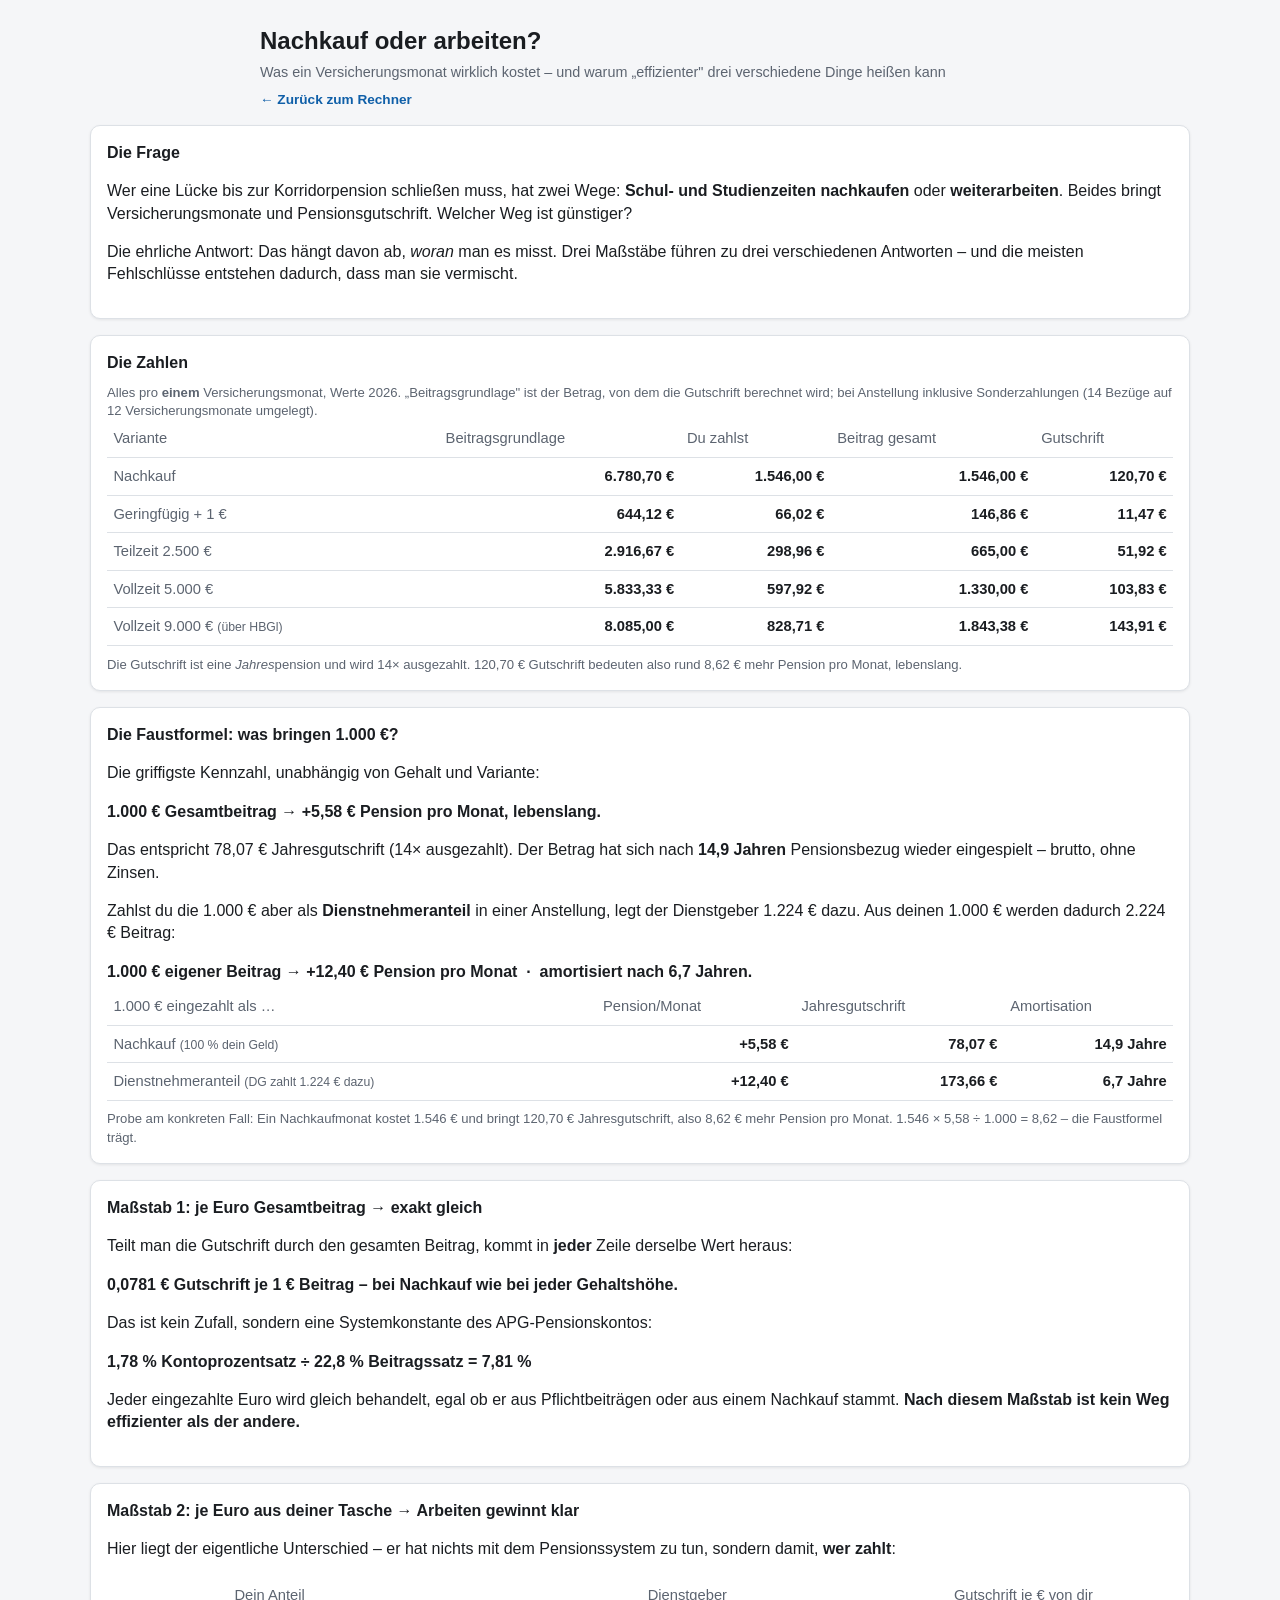
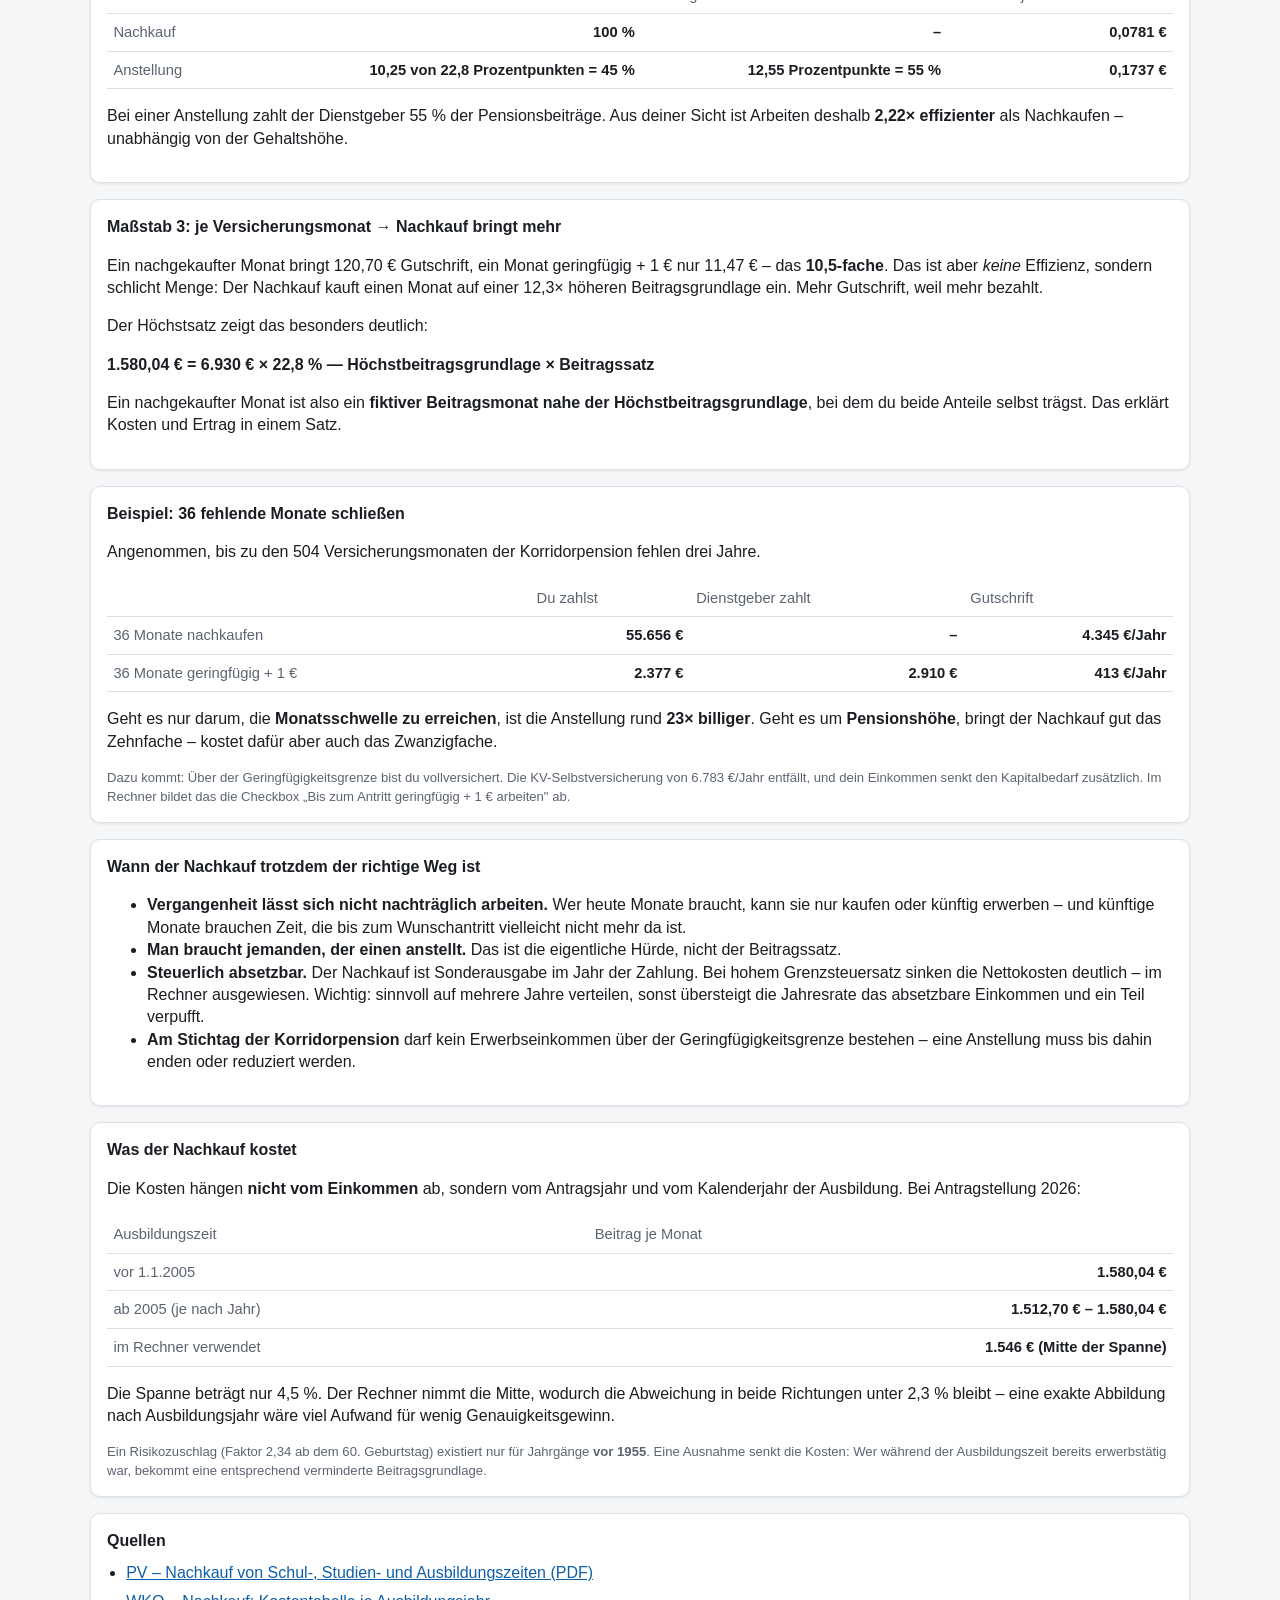
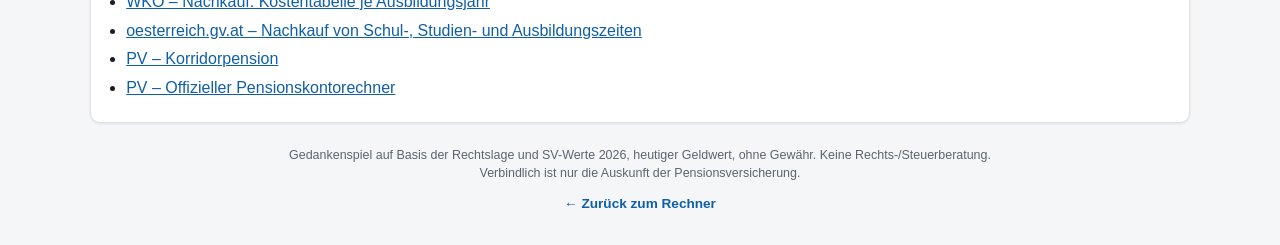
==== methodik.html @ 6c7aa856 "Methodik-Seite: Nachkauf oder arbeiten? Mit Faustformel und Beispielen Neue Seite methodik.html, ver" ====
<!doctype html>
<html lang="de-AT">
<head>
<meta charset="utf-8">
<meta name="viewport" content="width=device-width, initial-scale=1">
<title>Nachkauf oder arbeiten? – Pensionsrechner Österreich</title>
<link rel="stylesheet" href="style.css">
</head>
<body>
<header class="page-header">
  <h1>Nachkauf oder arbeiten?</h1>
  <p class="subtitle">Was ein Versicherungsmonat wirklich kostet – und warum „effizienter" drei verschiedene Dinge heißen kann</p>
  <p class="official-link"><a href="index.html">&larr; Zurück zum Rechner</a></p>
</header>

<main>
  <section class="box">
    <h2>Die Frage</h2>
    <p>Wer eine Lücke bis zur Korridorpension schließen muss, hat zwei Wege: <strong>Schul- und Studienzeiten
      nachkaufen</strong> oder <strong>weiterarbeiten</strong>. Beides bringt Versicherungsmonate und
      Pensionsgutschrift. Welcher Weg ist günstiger?</p>
    <p>Die ehrliche Antwort: Das hängt davon ab, <em>woran</em> man es misst. Drei Maßstäbe führen zu drei
      verschiedenen Antworten – und die meisten Fehlschlüsse entstehen dadurch, dass man sie vermischt.</p>
  </section>

  <section class="box">
    <h2>Die Zahlen</h2>
    <p class="hint" style="margin-top:0">Alles pro <strong>einem</strong> Versicherungsmonat, Werte 2026.
      „Beitragsgrundlage" ist der Betrag, von dem die Gutschrift berechnet wird; bei Anstellung inklusive
      Sonderzahlungen (14 Bezüge auf 12 Versicherungsmonate umgelegt).</p>
    <div class="table-scroll">
      <table>
        <thead>
          <tr>
            <th>Variante</th>
            <th>Beitrags&shy;grundlage</th>
            <th>Du zahlst</th>
            <th>Beitrag gesamt</th>
            <th>Gutschrift</th>
          </tr>
        </thead>
        <tbody>
          <tr><th>Nachkauf</th><td>6.780,70 €</td><td>1.546,00 €</td><td>1.546,00 €</td><td>120,70 €</td></tr>
          <tr><th>Geringfügig + 1 €</th><td>644,12 €</td><td>66,02 €</td><td>146,86 €</td><td>11,47 €</td></tr>
          <tr><th>Teilzeit 2.500 €</th><td>2.916,67 €</td><td>298,96 €</td><td>665,00 €</td><td>51,92 €</td></tr>
          <tr><th>Vollzeit 5.000 €</th><td>5.833,33 €</td><td>597,92 €</td><td>1.330,00 €</td><td>103,83 €</td></tr>
          <tr><th>Vollzeit 9.000 € <small>(über HBGl)</small></th><td>8.085,00 €</td><td>828,71 €</td><td>1.843,38 €</td><td>143,91 €</td></tr>
        </tbody>
      </table>
    </div>
    <p class="hint">Die Gutschrift ist eine <em>Jahres</em>pension und wird 14× ausgezahlt. 120,70 € Gutschrift
      bedeuten also rund 8,62 € mehr Pension pro Monat, lebenslang.</p>
  </section>

  <section class="box">
    <h2>Die Faustformel: was bringen 1.000 €?</h2>
    <p>Die griffigste Kennzahl, unabhängig von Gehalt und Variante:</p>
    <p class="breakeven">1.000 € Gesamtbeitrag &rarr; <strong>+5,58 € Pension pro Monat</strong>, lebenslang.</p>
    <p>Das entspricht 78,07 € Jahresgutschrift (14× ausgezahlt). Der Betrag hat sich nach
      <strong>14,9 Jahren</strong> Pensionsbezug wieder eingespielt – brutto, ohne Zinsen.</p>
    <p>Zahlst du die 1.000 € aber als <strong>Dienstnehmeranteil</strong> in einer Anstellung, legt der
      Dienstgeber 1.224 € dazu. Aus deinen 1.000 € werden dadurch 2.224 € Beitrag:</p>
    <p class="breakeven">1.000 € eigener Beitrag &rarr; <strong>+12,40 € Pension pro Monat</strong>
      &nbsp;·&nbsp; amortisiert nach 6,7 Jahren.</p>
    <div class="table-scroll">
      <table>
        <thead><tr><th>1.000 € eingezahlt als …</th><th>Pension/Monat</th><th>Jahresgutschrift</th><th>Amortisation</th></tr></thead>
        <tbody>
          <tr><th>Nachkauf <small>(100 % dein Geld)</small></th><td><strong>+5,58 €</strong></td><td>78,07 €</td><td>14,9 Jahre</td></tr>
          <tr><th>Dienstnehmeranteil <small>(DG zahlt 1.224 € dazu)</small></th><td><strong>+12,40 €</strong></td><td>173,66 €</td><td>6,7 Jahre</td></tr>
        </tbody>
      </table>
    </div>
    <p class="hint">Probe am konkreten Fall: Ein Nachkaufmonat kostet 1.546 € und bringt 120,70 €
      Jahresgutschrift, also 8,62 € mehr Pension pro Monat. 1.546 × 5,58 ÷ 1.000 = 8,62 – die Faustformel
      trägt.</p>
  </section>

  <section class="box">
    <h2>Maßstab 1: je Euro Gesamtbeitrag &rarr; exakt gleich</h2>
    <p>Teilt man die Gutschrift durch den gesamten Beitrag, kommt in <strong>jeder</strong> Zeile derselbe Wert
      heraus:</p>
    <p class="breakeven">0,0781 € Gutschrift je 1 € Beitrag – bei Nachkauf wie bei jeder Gehaltshöhe.</p>
    <p>Das ist kein Zufall, sondern eine Systemkonstante des APG-Pensionskontos:</p>
    <p class="breakeven">1,78 % Kontoprozentsatz ÷ 22,8 % Beitragssatz = 7,81 %</p>
    <p>Jeder eingezahlte Euro wird gleich behandelt, egal ob er aus Pflichtbeiträgen oder aus einem Nachkauf
      stammt. <strong>Nach diesem Maßstab ist kein Weg effizienter als der andere.</strong></p>
  </section>

  <section class="box">
    <h2>Maßstab 2: je Euro aus deiner Tasche &rarr; Arbeiten gewinnt klar</h2>
    <p>Hier liegt der eigentliche Unterschied – er hat nichts mit dem Pensionssystem zu tun, sondern damit,
      <strong>wer zahlt</strong>:</p>
    <div class="table-scroll">
      <table>
        <thead><tr><th></th><th>Dein Anteil</th><th>Dienstgeber</th><th>Gutschrift je € von dir</th></tr></thead>
        <tbody>
          <tr><th>Nachkauf</th><td>100 %</td><td>–</td><td>0,0781 €</td></tr>
          <tr><th>Anstellung</th><td>10,25 von 22,8 Prozentpunkten = <strong>45 %</strong></td><td>12,55 Prozentpunkte = 55 %</td><td><strong>0,1737 €</strong></td></tr>
        </tbody>
      </table>
    </div>
    <p>Bei einer Anstellung zahlt der Dienstgeber 55 % der Pensionsbeiträge. Aus deiner Sicht ist Arbeiten
      deshalb <strong>2,22× effizienter</strong> als Nachkaufen – unabhängig von der Gehaltshöhe.</p>
  </section>

  <section class="box">
    <h2>Maßstab 3: je Versicherungsmonat &rarr; Nachkauf bringt mehr</h2>
    <p>Ein nachgekaufter Monat bringt 120,70 € Gutschrift, ein Monat geringfügig + 1 € nur 11,47 € – das
      <strong>10,5-fache</strong>. Das ist aber <em>keine</em> Effizienz, sondern schlicht Menge: Der Nachkauf
      kauft einen Monat auf einer 12,3× höheren Beitragsgrundlage ein. Mehr Gutschrift, weil mehr bezahlt.</p>
    <p>Der Höchstsatz zeigt das besonders deutlich:</p>
    <p class="breakeven">1.580,04 € = 6.930 € × 22,8 % — Höchstbeitragsgrundlage × Beitragssatz</p>
    <p>Ein nachgekaufter Monat ist also ein <strong>fiktiver Beitragsmonat nahe der Höchstbeitragsgrundlage</strong>,
      bei dem du beide Anteile selbst trägst. Das erklärt Kosten und Ertrag in einem Satz.</p>
  </section>

  <section class="box">
    <h2>Beispiel: 36 fehlende Monate schließen</h2>
    <p>Angenommen, bis zu den 504 Versicherungsmonaten der Korridorpension fehlen drei Jahre.</p>
    <div class="table-scroll">
      <table>
        <thead><tr><th></th><th>Du zahlst</th><th>Dienstgeber zahlt</th><th>Gutschrift</th></tr></thead>
        <tbody>
          <tr><th>36 Monate nachkaufen</th><td>55.656 €</td><td>–</td><td>4.345 €/Jahr</td></tr>
          <tr><th>36 Monate geringfügig + 1 €</th><td><strong>2.377 €</strong></td><td>2.910 €</td><td>413 €/Jahr</td></tr>
        </tbody>
      </table>
    </div>
    <p>Geht es nur darum, die <strong>Monatsschwelle zu erreichen</strong>, ist die Anstellung rund
      <strong>23× billiger</strong>. Geht es um <strong>Pensionshöhe</strong>, bringt der Nachkauf gut das
      Zehnfache – kostet dafür aber auch das Zwanzigfache.</p>
    <p class="hint">Dazu kommt: Über der Geringfügigkeitsgrenze bist du vollversichert. Die
      KV-Selbstversicherung von 6.783 €/Jahr entfällt, und dein Einkommen senkt den Kapitalbedarf zusätzlich.
      Im Rechner bildet das die Checkbox „Bis zum Antritt geringfügig + 1 € arbeiten" ab.</p>
  </section>

  <section class="box">
    <h2>Wann der Nachkauf trotzdem der richtige Weg ist</h2>
    <ul>
      <li><strong>Vergangenheit lässt sich nicht nachträglich arbeiten.</strong> Wer heute Monate braucht, kann
        sie nur kaufen oder künftig erwerben – und künftige Monate brauchen Zeit, die bis zum Wunschantritt
        vielleicht nicht mehr da ist.</li>
      <li><strong>Man braucht jemanden, der einen anstellt.</strong> Das ist die eigentliche Hürde, nicht der
        Beitragssatz.</li>
      <li><strong>Steuerlich absetzbar.</strong> Der Nachkauf ist Sonderausgabe im Jahr der Zahlung. Bei hohem
        Grenzsteuersatz sinken die Nettokosten deutlich – im Rechner ausgewiesen. Wichtig: sinnvoll auf mehrere
        Jahre verteilen, sonst übersteigt die Jahresrate das absetzbare Einkommen und ein Teil verpufft.</li>
      <li><strong>Am Stichtag der Korridorpension</strong> darf kein Erwerbseinkommen über der
        Geringfügigkeitsgrenze bestehen – eine Anstellung muss bis dahin enden oder reduziert werden.</li>
    </ul>
  </section>

  <section class="box">
    <h2>Was der Nachkauf kostet</h2>
    <p>Die Kosten hängen <strong>nicht vom Einkommen</strong> ab, sondern vom Antragsjahr und vom Kalenderjahr
      der Ausbildung. Bei Antragstellung 2026:</p>
    <div class="table-scroll">
      <table>
        <thead><tr><th>Ausbildungszeit</th><th>Beitrag je Monat</th></tr></thead>
        <tbody>
          <tr><th>vor 1.1.2005</th><td>1.580,04 €</td></tr>
          <tr><th>ab 2005 (je nach Jahr)</th><td>1.512,70 € – 1.580,04 €</td></tr>
          <tr><th>im Rechner verwendet</th><td><strong>1.546 €</strong> (Mitte der Spanne)</td></tr>
        </tbody>
      </table>
    </div>
    <p>Die Spanne beträgt nur 4,5 %. Der Rechner nimmt die Mitte, wodurch die Abweichung in beide Richtungen
      unter 2,3 % bleibt – eine exakte Abbildung nach Ausbildungsjahr wäre viel Aufwand für wenig
      Genauigkeitsgewinn.</p>
    <p class="hint">Ein Risikozuschlag (Faktor 2,34 ab dem 60. Geburtstag) existiert nur für Jahrgänge
      <strong>vor 1955</strong>. Eine Ausnahme senkt die Kosten: Wer während der Ausbildungszeit bereits
      erwerbstätig war, bekommt eine entsprechend verminderte Beitragsgrundlage.</p>
  </section>

  <section class="box">
    <h2>Quellen</h2>
    <ul class="quellen-liste">
      <li><a href="https://www.pv.at/cdscontent/load?contentid=10008.776967&amp;version=1740547905" target="_blank" rel="noopener">PV – Nachkauf von Schul-, Studien- und Ausbildungszeiten (PDF)</a></li>
      <li><a href="https://www.wko.at/service/arbeitsrecht-sozialrecht/Nachkauf-von-Schul--und-Studienzeiten--Kosten.html" target="_blank" rel="noopener">WKO – Nachkauf: Kostentabelle je Ausbildungsjahr</a></li>
      <li><a href="https://www.oesterreich.gv.at/de/themen/arbeit_beruf_und_pension/pension/Seite.270214" target="_blank" rel="noopener">oesterreich.gv.at – Nachkauf von Schul-, Studien- und Ausbildungszeiten</a></li>
      <li><a href="https://www.pv.at/web/pension/pensionsarten/korridorpension" target="_blank" rel="noopener">PV – Korridorpension</a></li>
      <li><a href="https://www.neuespensionskonto.at/pensionskontorechner/" target="_blank" rel="noopener">PV – Offizieller Pensionskontorechner</a></li>
    </ul>
  </section>
</main>

<footer class="page-footer">
  <p>Gedankenspiel auf Basis der Rechtslage und SV-Werte 2026, heutiger Geldwert, ohne Gewähr. Keine
    Rechts-/Steuerberatung. Verbindlich ist nur die Auskunft der Pensionsversicherung.</p>
  <p class="official-link"><a href="index.html">&larr; Zurück zum Rechner</a></p>
</footer>
</body>
</html>
---- style.css ----
:root {
  --bg: #f5f6f8;
  --bg-elevated: #ffffff;
  --text: #1a1d21;
  --text-muted: #5c6470;
  --border: #dde1e6;
  --accent: #0f5fa8;
  --positive: #1a7f37;
  --negative: #c4362d;
  --warning-bg: #fff6d8;
  --warning-text: #6b5900;
  --danger-bg: #fde8e6;
  --danger-text: #8a241d;
  --success-bg: #e3f5e8;
  --success-text: #1a7f37;
  --input-bg: #ffffff;
  --shadow: 0 1px 3px rgba(0, 0, 0, 0.08);
  color-scheme: light;
}

@media (prefers-color-scheme: dark) {
  :root {
    --bg: #14171a;
    --bg-elevated: #1d2126;
    --text: #e8eaed;
    --text-muted: #98a1ac;
    --border: #333a42;
    --accent: #5eb0ff;
    --positive: #5fce85;
    --negative: #ff8b83;
    --warning-bg: #3a3315;
    --warning-text: #e8d67a;
    --danger-bg: #3a1f1d;
    --danger-text: #ff9d95;
    --success-bg: #16311f;
    --success-text: #5fce85;
    --input-bg: #262b31;
    --shadow: 0 1px 3px rgba(0, 0, 0, 0.4);
    color-scheme: dark;
  }
}

* { box-sizing: border-box; }

body {
  margin: 0;
  padding: 0 1rem 2rem;
  background: var(--bg);
  color: var(--text);
  font-family: -apple-system, BlinkMacSystemFont, "Segoe UI", Roboto, Helvetica, Arial, sans-serif;
  line-height: 1.4;
}

main {
  max-width: 760px;
  margin: 0 auto;
}

.page-header {
  max-width: 760px;
  margin: 0 auto;
  padding: 1.5rem 0 1rem;
}

.page-header h1 {
  margin: 0 0 0.25rem;
  font-size: 1.5rem;
}

.subtitle {
  margin: 0;
  color: var(--text-muted);
  font-size: 0.9rem;
}

.official-link {
  margin: 0.5rem 0 0;
  font-size: 0.85rem;
}

.official-link a {
  color: var(--accent);
  font-weight: 600;
  text-decoration: none;
}

.official-link a:hover {
  text-decoration: underline;
}

fieldset {
  border: 1px solid var(--border);
  border-radius: 10px;
  margin: 0 0 1rem;
  padding: 0.75rem 1rem 1rem;
  background: var(--bg-elevated);
  box-shadow: var(--shadow);
}

legend {
  padding: 0 0.4rem;
  font-weight: 600;
  color: var(--text-muted);
  font-size: 0.85rem;
  text-transform: uppercase;
  letter-spacing: 0.03em;
}

.grid {
  display: grid;
  grid-template-columns: 1fr;
  gap: 0.9rem;
}

@media (min-width: 560px) {
  .grid { grid-template-columns: 1fr 1fr; }
}

.szenario-spalten {
  display: flex;
  flex-direction: column;
  gap: 1rem;
}

.szenario-spalten > fieldset {
  margin-bottom: 0;
}

@media (min-width: 900px) {
  main { max-width: 1100px; }
  .szenario-spalten {
    flex-direction: row;
    align-items: flex-start;
  }
  .szenario-spalten > fieldset {
    flex: 1 1 0;
    min-width: 0;
  }
  .szenario-spalten fieldset.grid {
    grid-template-columns: 1fr;
  }
}

.field {
  display: flex;
  flex-direction: column;
  gap: 0.3rem;
  font-size: 0.9rem;
}

.field span {
  color: var(--text-muted);
}

input[type="date"],
input[type="number"],
select {
  background: var(--input-bg);
  color: var(--text);
  border: 1px solid var(--border);
  border-radius: 6px;
  padding: 0.5rem 0.6rem;
  font-size: 1rem;
  width: 100%;
}

.vergleich-schalter {
  background: var(--bg-elevated);
  border: 1px solid var(--border);
  border-radius: 10px;
  padding: 0.75rem 1rem;
  margin-bottom: 1rem;
  box-shadow: var(--shadow);
}

.uebernehmen-btn {
  grid-column: 1 / -1;
  display: block;
  width: 100%;
  margin-bottom: 0.9rem;
  padding: 0.5rem 0.8rem;
  background: var(--accent);
  color: var(--bg-elevated);
  border: none;
  border-radius: 6px;
  font-size: 0.85rem;
  font-weight: 600;
  cursor: pointer;
}

.uebernehmen-btn:hover {
  opacity: 0.9;
}

input[type="range"] {
  width: 100%;
  accent-color: var(--accent);
}

output {
  font-weight: 600;
  color: var(--text);
}

.info-icon {
  display: inline-flex;
  align-items: center;
  justify-content: center;
  width: 1.15rem;
  height: 1.15rem;
  border-radius: 50%;
  background: var(--border);
  color: var(--text-muted);
  font-size: 0.7rem;
  font-style: italic;
  font-weight: 700;
  font-family: Georgia, "Times New Roman", serif;
  border: none;
  cursor: pointer;
  vertical-align: middle;
  padding: 0;
}

.info-icon:hover {
  background: var(--accent);
  color: var(--bg-elevated);
}

.info-dialog {
  background: var(--bg-elevated);
  color: var(--text);
  border: 1px solid var(--border);
  border-radius: 10px;
  padding: 1.1rem 1.2rem;
  max-width: 420px;
  width: calc(100% - 2rem);
  box-shadow: var(--shadow);
  font-size: 0.9rem;
  line-height: 1.45;
}

.info-dialog::backdrop {
  background: rgba(0, 0, 0, 0.5);
}

.info-dialog-close {
  float: right;
  background: none;
  border: none;
  color: var(--text-muted);
  font-size: 1.3rem;
  line-height: 1;
  cursor: pointer;
  padding: 0 0 0.5rem 0.5rem;
}

.info-dialog a {
  color: var(--accent);
}

.toggle-field {
  flex-direction: row;
  align-items: center;
  gap: 0.6rem;
}

.toggle-field input[type="checkbox"] {
  width: 1.15rem;
  height: 1.15rem;
  accent-color: var(--accent);
}

.toggle-field span {
  color: var(--text);
}

/* Generisch, damit auch andere Felder ausgegraut werden koennen (z.B. die
   Weiterversicherung, wenn stattdessen eine Anstellung gewaehlt ist). */
.field.disabled {
  opacity: 0.45;
  pointer-events: none;
}

.statusline {
  border-radius: 8px;
  padding: 0.75rem 1rem;
  margin-bottom: 1rem;
  font-weight: 600;
  font-size: 0.95rem;
}

.statusline.rot { background: var(--danger-bg); color: var(--danger-text); }
.statusline.gelb { background: var(--warning-bg); color: var(--warning-text); }
.statusline.gruen { background: var(--success-bg); color: var(--success-text); }
.statusline.neutral { background: var(--border); color: var(--text-muted); }

.breakeven {
  font-weight: 600;
  margin: 0.8rem 0 0.3rem;
}

.cards {
  display: grid;
  grid-template-columns: 1fr;
  gap: 0.8rem;
  margin-bottom: 1rem;
}

@media (min-width: 560px) {
  .cards { grid-template-columns: 1fr 1fr; }
}

.card {
  background: var(--bg-elevated);
  border: 1px solid var(--border);
  border-radius: 10px;
  padding: 0.9rem 1rem;
  box-shadow: var(--shadow);
}

.card h2,
.card h3 {
  margin: 0 0 0.35rem;
  font-size: 0.8rem;
  font-weight: 600;
  color: var(--text-muted);
  text-transform: uppercase;
  letter-spacing: 0.02em;
}

.card h2 small,
.card h3 small {
  text-transform: none;
  font-weight: 400;
}

.card-value {
  margin: 0;
  font-size: 1.5rem;
  font-weight: 700;
}

.card-value.positive { color: var(--positive); }
.card-value.negative { color: var(--negative); }

.box {
  background: var(--bg-elevated);
  border: 1px solid var(--border);
  border-radius: 10px;
  padding: 1rem;
  margin-bottom: 1rem;
  box-shadow: var(--shadow);
}

.box h2 {
  margin: 0 0 0.6rem;
  font-size: 1rem;
}

.ergebnis-spalten {
  display: flex;
  flex-direction: column;
  gap: 1rem;
}

.ergebnis-kachel {
  margin-bottom: 0;
}

.kachel-titel {
  margin: 0 0 0.75rem;
  font-size: 1.1rem;
}

.sub-box {
  border-top: 1px solid var(--border);
  padding-top: 0.9rem;
  margin-top: 0.9rem;
}

.sub-box h3 {
  margin: 0 0 0.6rem;
  font-size: 0.95rem;
}

@media (min-width: 900px) {
  .ergebnis-spalten {
    flex-direction: row;
    align-items: flex-start;
  }
  .ergebnis-spalten .ergebnis-kachel {
    flex: 1 1 0;
    min-width: 0;
  }
}

.kv-list {
  display: grid;
  grid-template-columns: 1fr;
  gap: 0.5rem;
  margin: 0;
}

.kv-list > div {
  display: flex;
  justify-content: space-between;
  gap: 1rem;
  border-bottom: 1px dashed var(--border);
  padding-bottom: 0.35rem;
}

.kv-list dt {
  color: var(--text-muted);
}

.kv-list dd {
  margin: 0;
  font-weight: 600;
  text-align: right;
}

.kv-list dd.positive { color: var(--positive); }

.table-scroll {
  overflow-x: auto;
}

table {
  width: 100%;
  border-collapse: collapse;
  font-size: 0.92rem;
}

table th, table td {
  text-align: left;
  padding: 0.5rem 0.4rem;
  border-bottom: 1px solid var(--border);
  white-space: nowrap;
}

table th {
  color: var(--text-muted);
  font-weight: 500;
}

table td {
  text-align: right;
  font-weight: 600;
}

.hint {
  color: var(--text-muted);
  font-size: 0.82rem;
  margin: 0.6rem 0 0;
}

.chart {
  display: flex;
  align-items: flex-end;
  gap: 0.6rem;
  height: 180px;
  overflow-x: auto;
  padding-top: 1.5rem;
}

.chart-bar-wrap {
  display: flex;
  flex-direction: column;
  align-items: center;
  justify-content: flex-end;
  flex: 1 0 auto;
  min-width: 3.2rem;
  height: 100%;
  gap: 0.3rem;
}

.chart-bar-value {
  font-size: 0.72rem;
  color: var(--text-muted);
  white-space: nowrap;
}

.chart-bar {
  width: 100%;
  background: var(--accent);
  border-radius: 4px 4px 0 0;
  min-height: 2px;
}

.chart-bar.disabled {
  background: var(--border);
}

.chart-bar-label {
  font-size: 0.78rem;
  color: var(--text-muted);
  font-weight: 600;
}

.page-footer {
  max-width: 760px;
  margin: 1.5rem auto 0;
  color: var(--text-muted);
  font-size: 0.78rem;
  text-align: center;
}

.quellen {
  margin-top: 1rem;
  text-align: left;
}

.quellen h2 {
  font-size: 0.95rem;
  color: var(--text);
  text-align: center;
  margin: 0 0 0.6rem;
}

.quellen ul {
  margin: 0.8rem 0 0;
  padding-left: 1.2rem;
}

.quellen li {
  margin-bottom: 0.4rem;
}

.quellen a {
  color: var(--accent);
}

.quellen-liste {
  margin: 0;
  padding-left: 1.2rem;
}

.quellen-liste li {
  margin-bottom: 0.4rem;
}

.quellen-liste a {
  color: var(--accent);
}
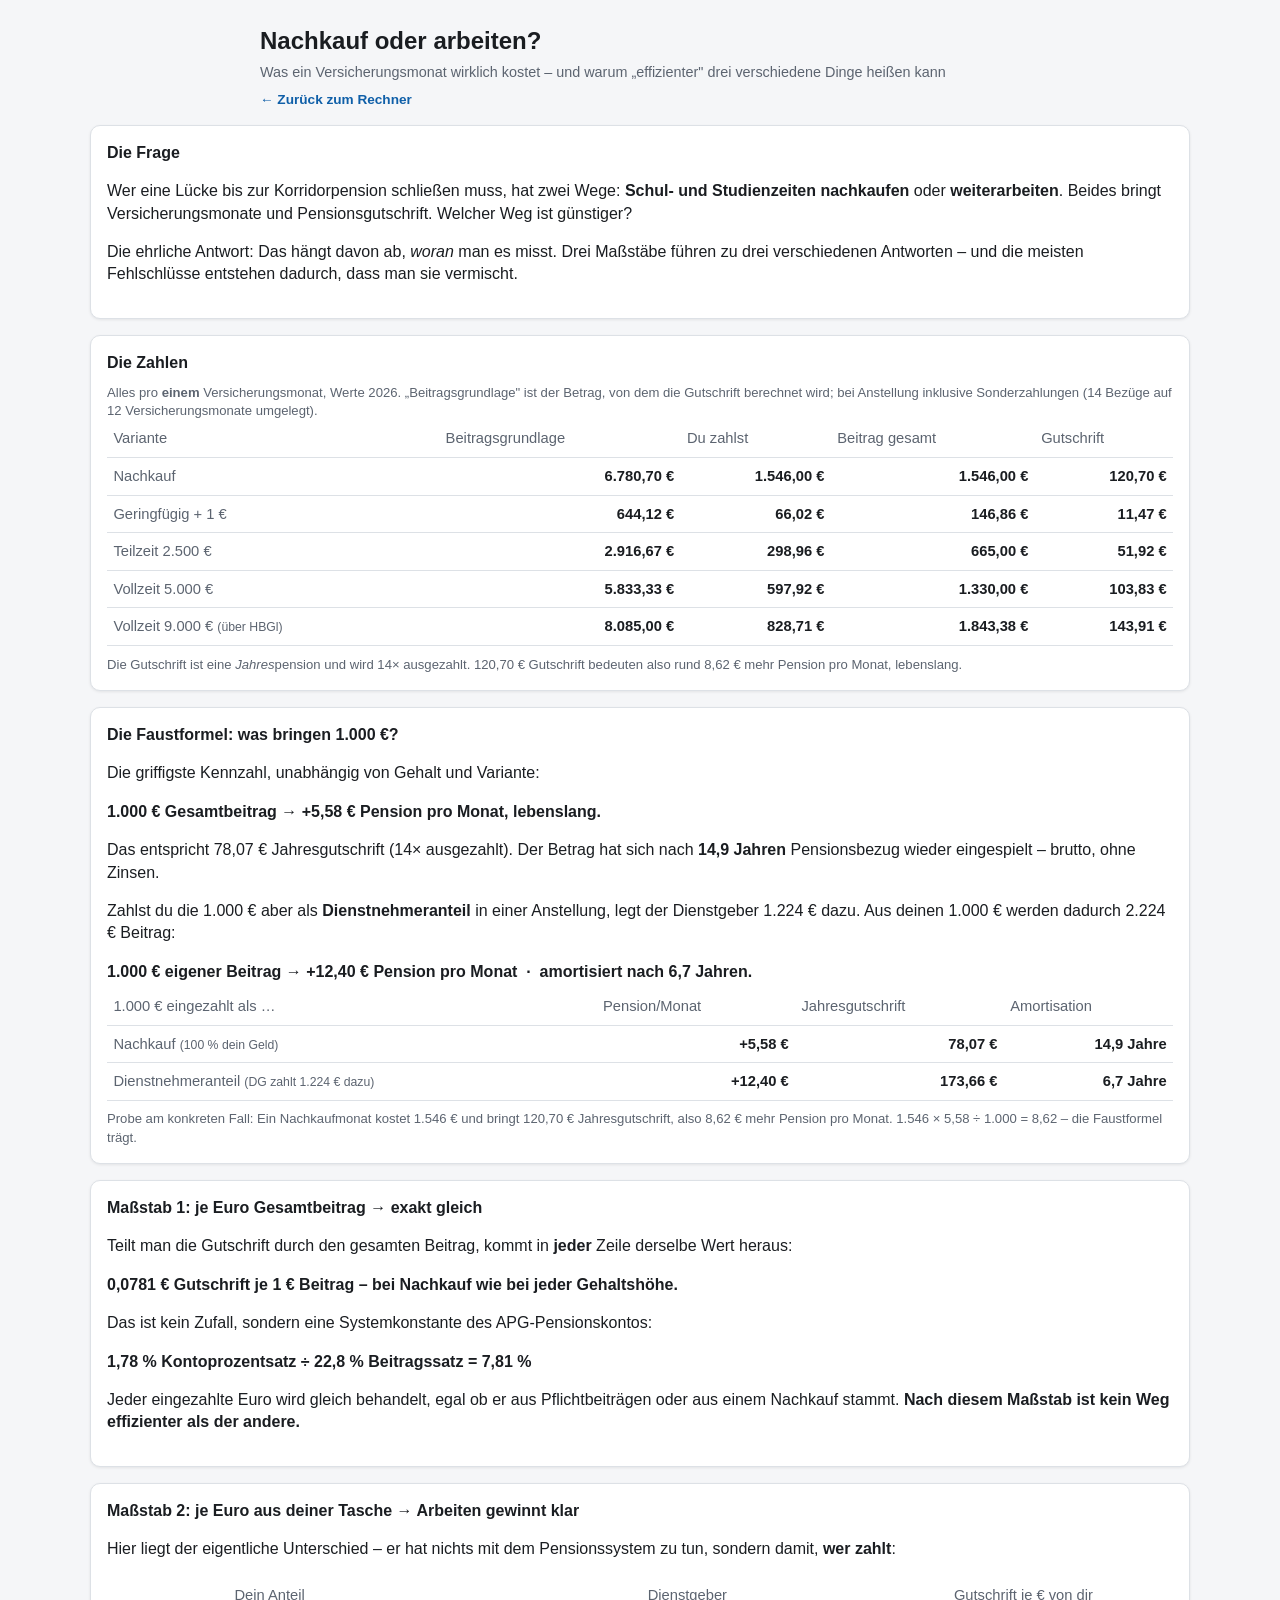
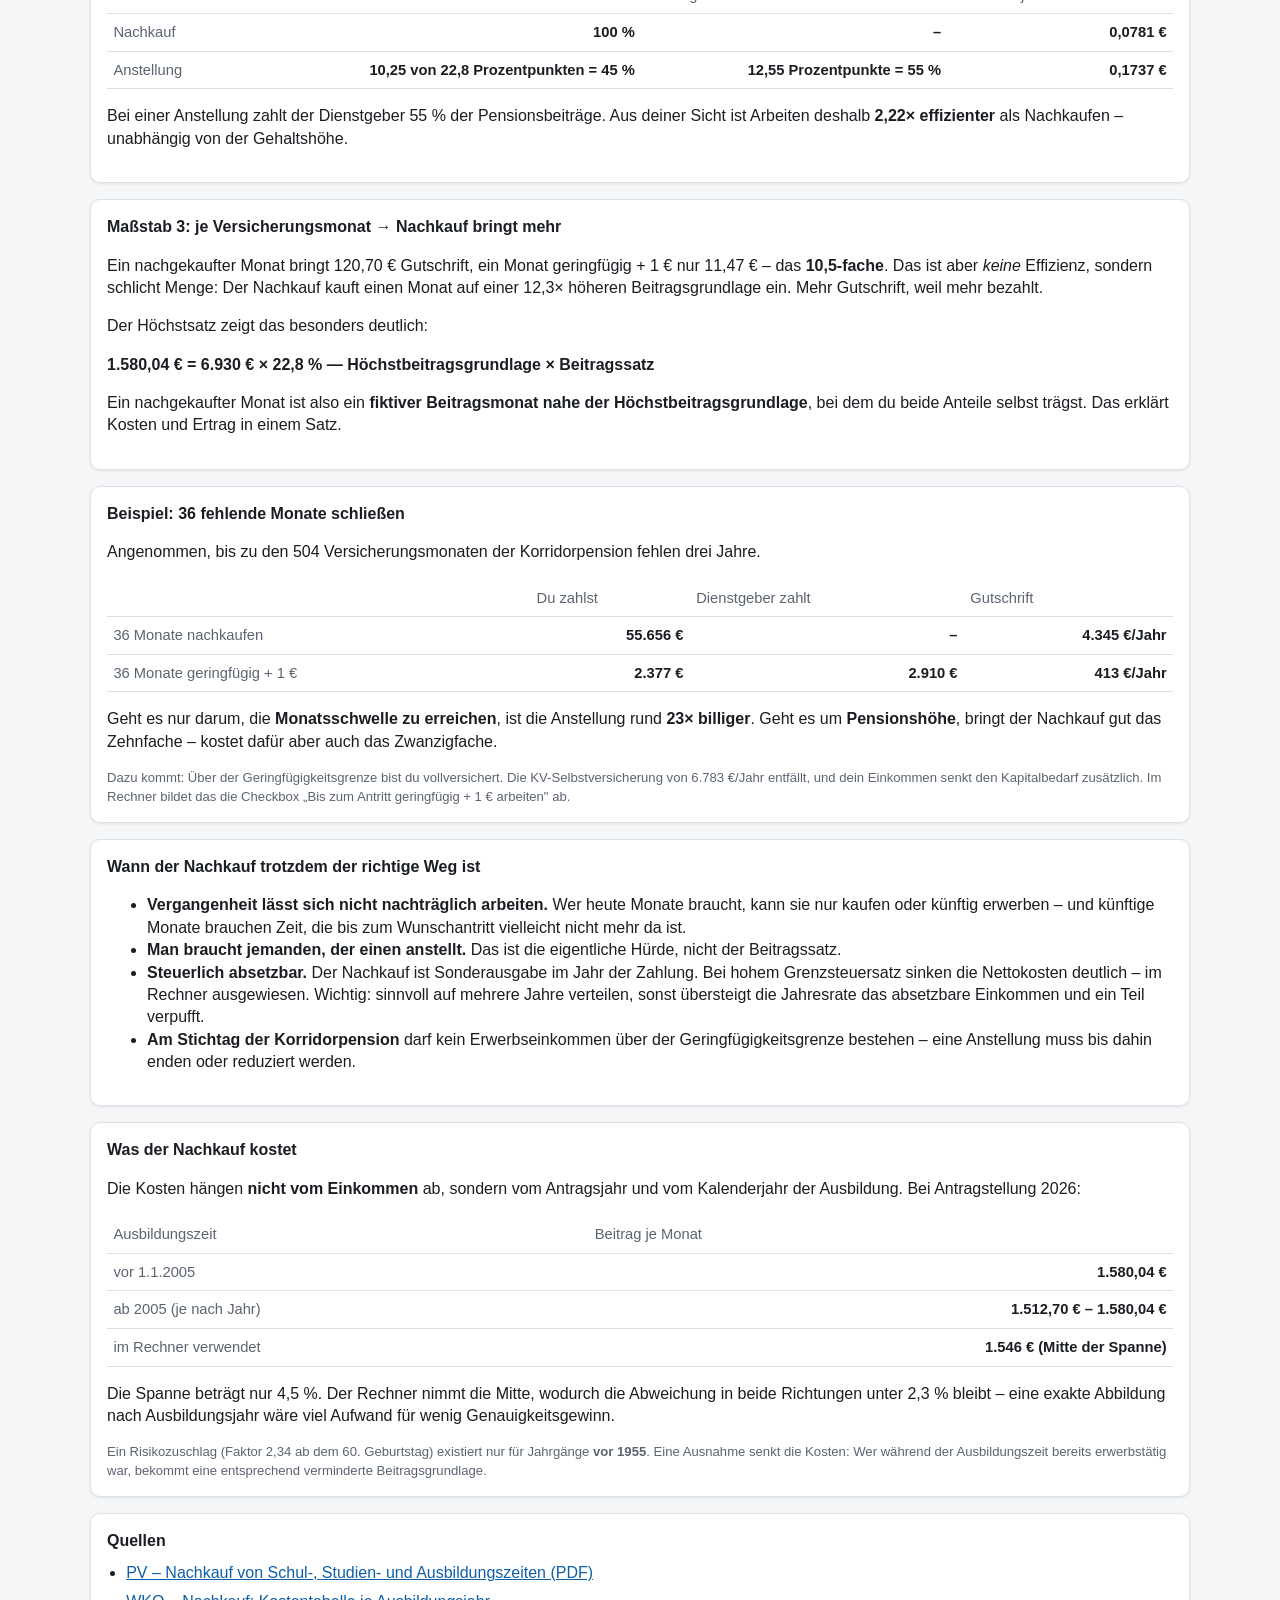
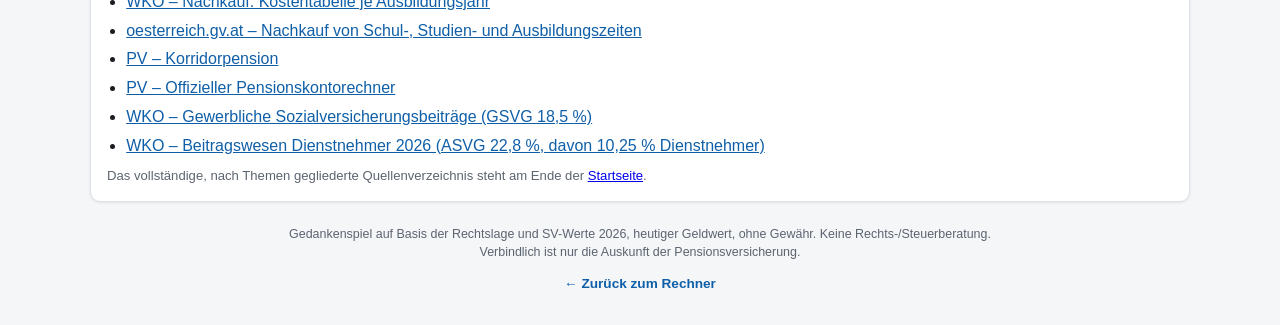
==== commit 21b3be39: "Vollständige Prüfung aller Annahmen: 2 Fehler, 4 Ungenauigkeiten behoben, Quellen ergänzt Alle Konst" ====
--- a/methodik.html
+++ b/methodik.html
@@ -4,6 +4,17 @@
 <meta charset="utf-8">
 <meta name="viewport" content="width=device-width, initial-scale=1">
 <title>Nachkauf oder arbeiten? – Pensionsrechner Österreich</title>
+<meta name="description" content="Was ein Versicherungsmonat wirklich kostet: Nachkauf gegen Anstellung, mit Faustformel und Rechenbeispielen.">
+<meta property="og:type" content="article">
+<meta property="og:locale" content="de_AT">
+<meta property="og:site_name" content="Pensionsrechner Österreich">
+<meta property="og:title" content="Nachkauf oder arbeiten? – Was ein Versicherungsmonat wirklich kostet">
+<meta property="og:description" content="1.000 € eingezahlt bringen 5,58 € mehr Pension pro Monat. Warum Nachkauf und Arbeiten je Euro exakt gleich effizient sind – und wo der Unterschied wirklich liegt.">
+<meta property="og:url" content="https://pension.oberschmid.homes/methodik.html">
+<meta name="twitter:card" content="summary">
+<link rel="icon" href="favicon.ico" sizes="any">
+<link rel="icon" href="favicon.svg" type="image/svg+xml">
+<link rel="apple-touch-icon" href="apple-touch-icon.png">
 <link rel="stylesheet" href="style.css">
 </head>
 <body>
@@ -181,7 +192,11 @@
       <li><a href="https://www.oesterreich.gv.at/de/themen/arbeit_beruf_und_pension/pension/Seite.270214" target="_blank" rel="noopener">oesterreich.gv.at – Nachkauf von Schul-, Studien- und Ausbildungszeiten</a></li>
       <li><a href="https://www.pv.at/web/pension/pensionsarten/korridorpension" target="_blank" rel="noopener">PV – Korridorpension</a></li>
       <li><a href="https://www.neuespensionskonto.at/pensionskontorechner/" target="_blank" rel="noopener">PV – Offizieller Pensionskontorechner</a></li>
+      <li><a href="https://www.wko.at/sozialversicherung/gewerbliche-sozialversicherungsbeitraege-ausmass" target="_blank" rel="noopener">WKO – Gewerbliche Sozialversicherungsbeiträge (GSVG 18,5 %)</a></li>
+      <li><a href="https://www.wko.at/entlohnung/beitragswesen-dienstnehmer-2026" target="_blank" rel="noopener">WKO – Beitragswesen Dienstnehmer 2026 (ASVG 22,8 %, davon 10,25 % Dienstnehmer)</a></li>
     </ul>
+    <p class="hint">Das vollständige, nach Themen gegliederte Quellenverzeichnis steht am Ende der
+      <a href="index.html#quellen">Startseite</a>.</p>
   </section>
 </main>
 
--- a/style.css
+++ b/style.css
@@ -542,3 +542,60 @@
 .quellen-liste a {
   color: var(--accent);
 }
+
+/* Kleine Skalenbeschriftung unter dem Zuverdienst-Regler: zeigt, wo die
+   Geringfuegigkeitsgrenze liegt und was sie bedeutet. */
+.skala {
+  font-size: 0.75rem;
+  color: var(--text-muted);
+  margin-top: -0.1rem;
+}
+
+.skala .unter { color: var(--negative); }
+.skala .ueber { color: var(--positive); }
+
+/* Ko-fi-Kachel: bewusst zurueckhaltend, der Rechner bleibt die Hauptsache. */
+.kofi-box {
+  text-align: center;
+}
+
+.kofi-box .hint {
+  margin: 0 auto 0.9rem;
+  max-width: 46ch;
+}
+
+.kofi-btn {
+  display: inline-block;
+  padding: 0.55rem 1.1rem;
+  background: #ff5e5b;
+  color: #fff;
+  border-radius: 6px;
+  font-size: 0.9rem;
+  font-weight: 600;
+  text-decoration: none;
+}
+
+.kofi-btn:hover {
+  opacity: 0.9;
+}
+
+.projekt-links {
+  margin: 0.6rem 0 0;
+}
+
+.projekt-links a {
+  color: var(--accent);
+}
+
+.projekt-links .trenner {
+  margin: 0 0.4rem;
+  color: var(--text-muted);
+}
+
+.quellen h3 {
+  font-size: 0.85rem;
+  color: var(--text-muted);
+  text-transform: uppercase;
+  letter-spacing: 0.03em;
+  margin: 1rem 0 0.3rem;
+}
